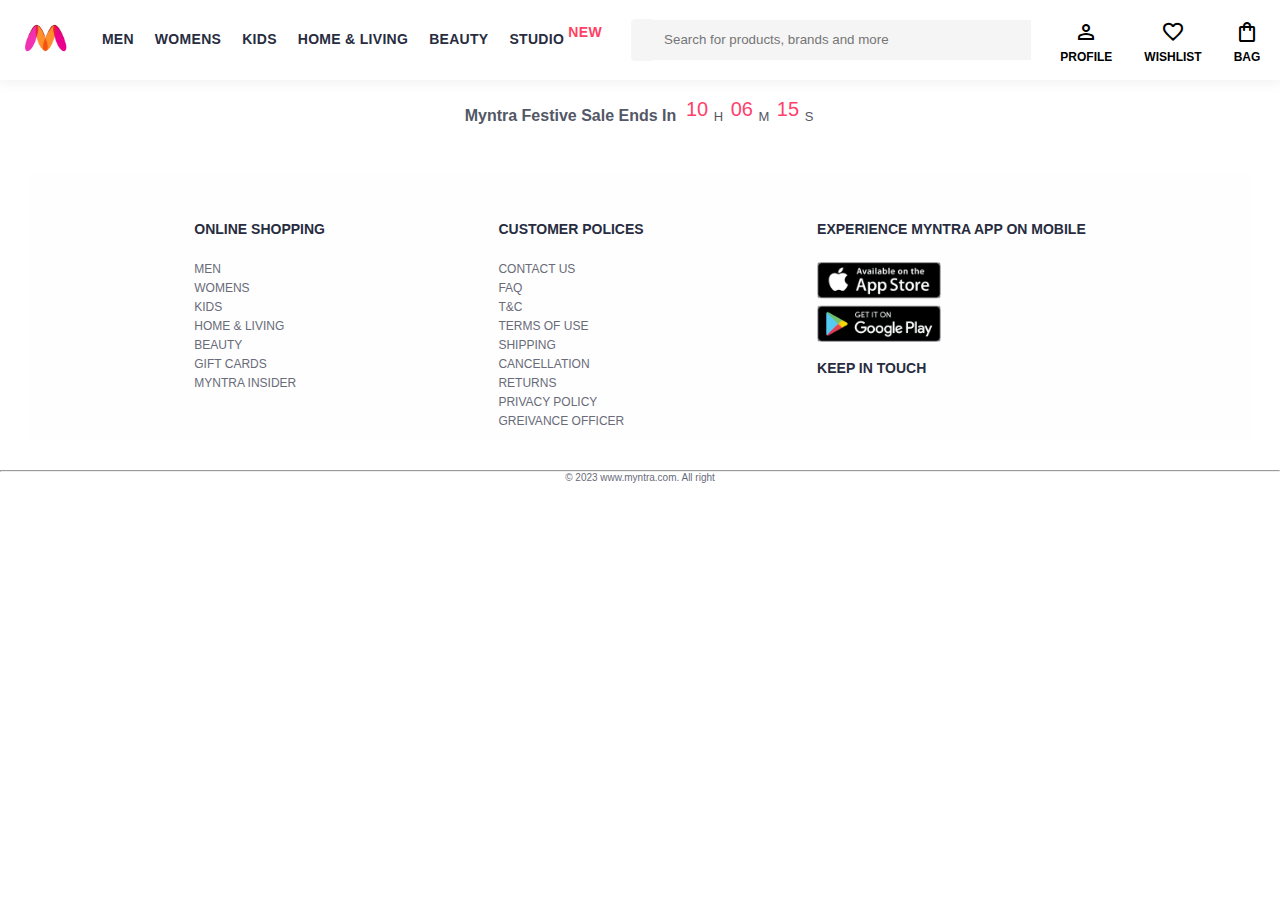
==== Shirts.html @ 68fa29d7 "top message" ====
<!DOCTYPE html>
<html lang="en">
<head>
    <meta charset="UTF-8">
    <meta name="viewport" content="width=device-width, initial-scale=1.0">
    <link rel="icon" href="./Assets/myntra.svg">
    <title>Myntra Fashion</title>
    <link rel="stylesheet" href="style.css">
    <link rel="stylesheet" href="https://fonts.googleapis.com/css2?family=Material+Symbols+Outlined:opsz,wght,FILL,GRAD@24,400,0,0" />
    <link rel="stylesheet" href="https://cdnjs.cloudflare.com/ajax/libs/font-awesome/6.4.2/css/all.min.css" integrity="sha512-z3gLpd7yknf1YoNbCzqRKc4qyor8gaKU1qmn+CShxbuBusANI9QpRohGBreCFkKxLhei6S9CQXFEbbKuqLg0DA==" crossorigin="anonymous" referrerpolicy="no-referrer" />
    <link href="https://cdn.jsdelivr.net/npm/bootstrap@5.3.2/dist/css/bootstrap.min.css" rel="stylesheet" integrity="sha384-T3c6CoIi6uLrA9TneNEoa7RxnatzjcDSCmG1MXxSR1GAsXEV/Dwwykc2MPK8M2HN" crossorigin="anonymous">
  </head>
</head>
<body>
    <header>
        <div class="logo-container">
            <a href="#"><img src="Assets/myntra_logo.webp" alt="myntra-logo" id="myntra-logo"></a>
        </div>
        <div class="nav-container">
            <a href="#">men</a>
            <a href="#">Womens</a>
            <a href="#">Kids</a>
            <a href="#">Home & Living</a>
            <a href="#">Beauty</a>
            <a href="#">Studio <sup>New</sup></a>
        </div>
        <div class="search-container">
            <i class="fa-solid fa-magnifying-glass"></i>
            <input class="search-bar" type="text" placeholder="Search for products, brands and more">
        </div>
        <div class="action-container">
            <div class="action-icons">
                <span class="material-symbols-outlined">
                    person
                    </span>
                <span class="action-name">Profile</span>
            </div>
            <div class="action-icons">
                <span class="material-symbols-outlined">
                    favorite
                    </span>
                <span class="action-name">WishList</span>
            </div>
            <div class="action-icons">
                <span class="material-symbols-outlined">
                    shopping_bag
                </span>
                <span class="action-name">Bag</span>
            </div>
        </div>
    </header>
    <main>
        <div class="top-message">
            <h3>Myntra Festive Sale Ends In </h3>
            <span>10 <sub>H</sub> 06 <sub>M</sub> 15 <sub>S</sub> </span>
        </div>
    </main>
    <footer>
        <div class="footer-container">
            <div class="footer-items">
              <h3>Online SHopping</h3>
                <a href="#">men</a>
                <a href="#">Womens</a>
                <a href="#">Kids</a>
                <a href="#">Home & Living</a>
                <a href="#">Beauty</a>
                <a href="#">Gift Cards</a>
                <a href="#">Myntra Insider</a>
            </div>
            <div class="footer-items">
                <h3>Customer Polices</h3>
                  <a href="#">Contact us</a>
                  <a href="#">FaQ</a>
                  <a href="#">t&c</a>
                  <a href="#">Terms of use</a>
                  <a href="#">Shipping</a>
                  <a href="#">Cancellation</a>
                  <a href="#">Returns</a>
                  <a href="#">Privacy Policy</a>
                  <a href="#">Greivance Officer</a>
              </div>
              <div class="footer-items">
                <h3>EXPERIENCE MYNTRA APP ON MOBILE</h3>
                <a href="#"><img class="playstore" src="Assets/playstoe.png" alt=""></a>
                <h3>KEEP IN TOUCH</h3>
                <div class="footer-icons">
                    <a href="#"><i class="fa-brands fa-twitter"></i></a>
                    <a href="#"><i class="fa-brands fa-facebook"></i></a>
                    <a href="#"><i class="fa-brands fa-instagram"></i></i></a>
                    <a href="#"><i class="fa-brands fa-whatsapp"></i></a>
                </div>
              </div>
            
        </div>
        <hr>
        <p>&copy; 2023 www.myntra.com. All right</p>
    </footer>
    <script src="https://cdn.jsdelivr.net/npm/bootstrap@5.3.2/dist/js/bootstrap.bundle.min.js" integrity="sha384-C6RzsynM9kWDrMNeT87bh95OGNyZPhcTNXj1NW7RuBCsyN/o0jlpcV8Qyq46cDfL" crossorigin="anonymous"></script>
    <script src="app.js"></script>
</body>
</html>
---- style.css ----
*{
    margin: 0;
    padding: 0;
    font-family: Assistant,-apple-system,BlinkMacSystemFont,Segoe UI,Roboto,Helvetica,Arial,sans-serif;
    box-sizing: border-box;
}
header{
    display: flex;
    background-color: #ffff;
    height: 80px;
    align-items: center;
    justify-content: space-between;
    box-shadow: 0 4px 12px 0 rgba(0,0,0,.05);
}
#myntra-logo{
    height: 36px;
    width: 53px;
}
.logo-container{
    margin-left: 1.23rem;
}
.action-container{
    margin-right: 1.23rem;
}
.nav-container{
    display: flex;
    min-width: 500px;
    justify-content: space-between;
}
.nav-container a{
    font-size: 14px;
    letter-spacing: .3px;
    color: #282c3f;
    text-decoration: none;
    font-weight: 700;
    text-transform: uppercase;
    padding: 27px 0;
    border-bottom: 3px solid rgb(255, 255, 255);
}
.nav-container a:hover{
    border-bottom: 3px solid red;
}
sup{
    top: -0.4rem;
    font-size: 100%;
    line-height: 0;
    position: relative;
    vertical-align: baseline;
    text-transform: uppercase;
    color: #FF3F63;
}
.search-container{
    height: 40px;
    min-width: 400px;
    display: flex;
    align-items: center;
}
.search-container i{
    height: 20px;
    padding: 10px;
    box-sizing: content-box;
    background: #f5f5f6;
    border: 1px solid #f5f5f6;
    border-radius: 4px 0 0 4px;
    text-align: center;
} 
.search-bar{
    color: #696e79;
    background: #f5f5f6;
    border: 1px solid #f5f5f6;
    padding: 8px 10px 10px;
    flex-grow: 1;
    height: 40px;
    float: left;
}
.action-container{
    display: flex;
    min-width: 200px;
    justify-content: space-between;
}
.action-icons{
    display: flex;
    flex-direction: column;
    align-items: center;
}
.action-name{
    text-transform: uppercase;
    font-weight: 700;
    font-size: 12px;
    line-height: 6px;
    padding-top: 10px;
    bottom: 4px;
}
.action-icons sup{
    padding: 0 6px;
    height: 18px;
    background: #ff3f6c;
    border-radius: 50%;
    font-size: 12px;
    color: #fff;
    font-weight: 700;
}


/* main content starting from here */
.banner-container{
    margin: 30px 0;
}
.bannerImg{
    width: 100%;
}
.cateogary-heading{
    text-transform: uppercase;
    color: #3e4152;
    letter-spacing: .15em;
    font-size: 1.8rem;
    margin: 50px 0 20px 30px;
    max-height: 5em;
    font-weight: 700;
    text-align: center;
}

.category-items{
    display: flex;
    flex-wrap: wrap;
    justify-content: space-evenly;
}
.offer_item{
    width: 240px;
}
.download-container img{
    width: 80%;
    margin: auto;
    display: flex;
    justify-content: center;
}
.footer-container{
    display: flex;
    padding-top: 40px;
    justify-content: space-evenly;
    margin:1.8rem;
    background-color: #fefefe;
}
.footer-items{
    display: flex;
    flex-direction: column;
    margin: 0.5rem;
}
.footer-items a{
    text-decoration: none;
    font-size: 12px;
    color: #696b79;
    padding-bottom: 5px;
    text-transform: uppercase;
}
.footer-items h3{
    color: #282c3f;
    font-size: 14px;
    text-transform: uppercase;
    margin-bottom: 25px;
}
.playstore{
    height: 80px;
    margin-bottom: 10px;
}
.footer-icons{
    display: flex;
    flex-direction: row;
}
.footer-icons a{
    margin-left: 1rem;
    font-size: 1rem;
}
p{
    text-align: center;
    color: #696b79;
    font-size: 10px;
}







.top-message{
    display: flex;
    justify-content: center;
    align-items: center;
    margin: 0.5rem;
}
.top-message h3{
    font-size: 16px;
    line-height: 56px;
    color: #535766;
}
.top-message span{
    color: #ff3f6c;
    font-size: 20px;
    font-weight: 100;
    font-family: helvetica,arial,sans-serif;
    padding-bottom: 10px;
    margin-left: 0.6rem;
}
.top-message span sub{
    color: #535766;
    font-size: 13px;
    padding-right: 2px;
}
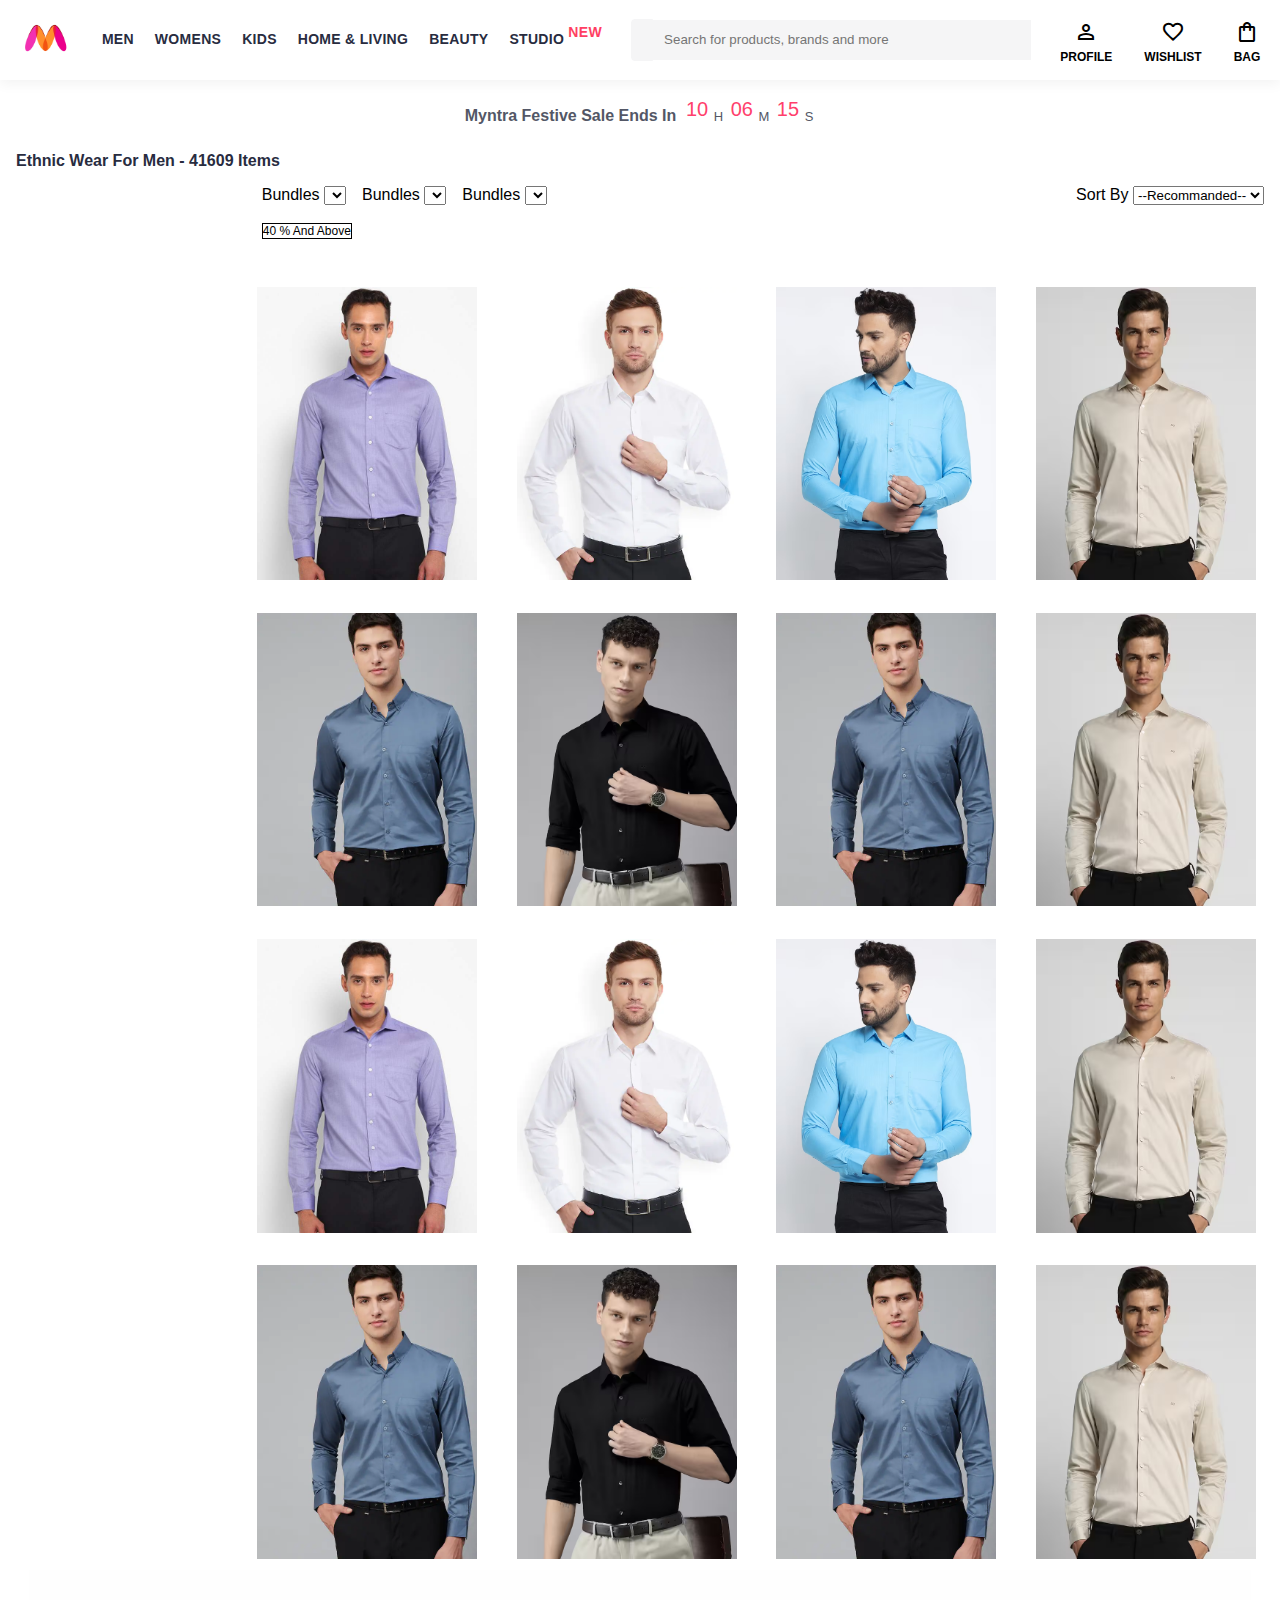
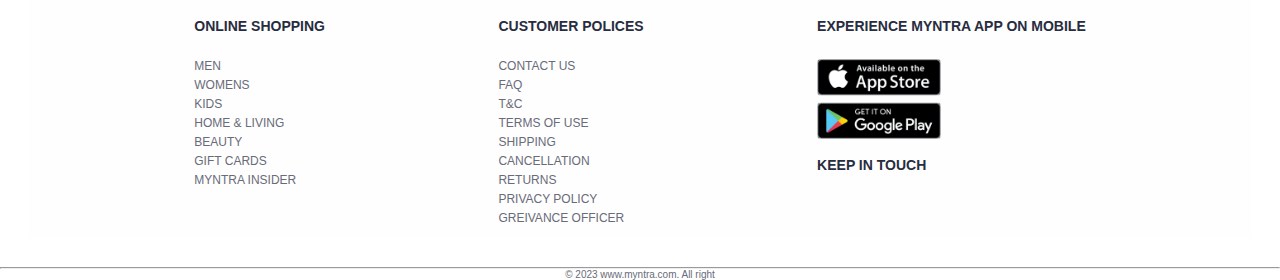
==== commit 15427aa2: "dress added" ====
--- a/Shirts.html
+++ b/Shirts.html
@@ -54,6 +54,91 @@
             <h3>Myntra Festive Sale Ends In </h3>
             <span>10 <sub>H</sub> 06 <sub>M</sub> 15 <sub>S</sub> </span>
         </div>
+        <div class="top-title">
+            <h3><b>Ethnic Wear For Men</b>
+                <span>- 41609 items</span></h3>
+        </div>
+        <div class="main-box">
+            <div class="side-container"><p></p></div>
+            <div class="main-container">
+                <div class="top-options">
+                    <div class="click-options">
+                        <div class="options1">
+                            <label for="bundle">Bundles</label>
+                            <select name="bundle" id="bundle"></select>
+                        </div>
+                        <div class="options1">
+                            <label for="bundle">Bundles</label>
+                            <select name="bundle" id="bundle"></select>
+                        </div>
+                        <div class="options1">
+                            <label for="bundle">Bundles</label>
+                            <select name="bundle" id="bundle"></select>
+                        </div>
+                    </div>
+                    <div class="box-options">
+                        <label for="Sort">Sort By</label>
+                        <select name="" id=""><option value="">--Recommanded--</option></select>
+                    </div>
+                </div>
+                <div class="top-filter">
+                    <span>40 % And Above</span>
+                </div>
+                <div class="main-options">
+                   <div class="shirt-items">
+                    <a href="#"><img class="offer_items" src="Assets/Dress/1.jpg"></a>
+                   </div>
+                   <div class="shirt-items">
+                    <a href="#"><img class="offer_items" src="Assets/Dress/2.webp"></a>
+                   </div>
+                   <div class="shirt-items">
+                    <a href="#"><img class="offer_items" src="Assets/Dress/3.avif"></a>
+                   </div>
+                   <div class="shirt-items">
+                    <a href="#"><img class="offer_items" src="Assets/Dress/4.avif"></a>
+                   </div>
+                   <div class="shirt-items">
+                    <a href="#"><img class="offer_items" src="Assets/Dress/5.webp"></a>
+                   </div>
+                   <div class="shirt-items">
+                    <a href="#"><img class="offer_items" src="Assets/Dress/6.avif"></a>
+                   </div>
+                   <div class="shirt-items">
+                    <a href="#"><img class="offer_items" src="Assets/Dress/7.webp"></a>
+                   </div>
+                   <div class="shirt-items">
+                    <a href="#"><img class="offer_items" src="Assets/Dress/8.avif"></a>
+                   </div>
+                   <div class="shirt-items">
+                    <a href="#"><img class="offer_items" src="Assets/Dress/1.jpg"></a>
+                   </div>
+                   <div class="shirt-items">
+                    <a href="#"><img class="offer_items" src="Assets/Dress/2.webp"></a>
+                   </div>
+                   <div class="shirt-items">
+                    <a href="#"><img class="offer_items" src="Assets/Dress/3.avif"></a>
+                   </div>
+                   <div class="shirt-items">
+                    <a href="#"><img class="offer_items" src="Assets/Dress/4.avif"></a>
+                   </div>
+                   <div class="shirt-items">
+                    <a href="#"><img class="offer_items" src="Assets/Dress/5.webp"></a>
+                   </div>
+                   <div class="shirt-items">
+                    <a href="#"><img class="offer_items" src="Assets/Dress/6.avif"></a>
+                   </div>
+                   <div class="shirt-items">
+                    <a href="#"><img class="offer_items" src="Assets/Dress/7.webp"></a>
+                   </div>
+                   <div class="shirt-items">
+                    <a href="#"><img class="offer_items" src="Assets/Dress/8.avif"></a>
+                   </div>
+                   
+
+                </div>
+            </div>
+        </div>
+
     </main>
     <footer>
         <div class="footer-container">
--- a/style.css
+++ b/style.css
@@ -206,4 +206,61 @@
     color: #535766;
     font-size: 13px;
     padding-right: 2px;
+}
+.top-title{
+    font-weight: 700;
+    color: #282c3f;
+    text-transform: capitalize;
+    font-size: 16px;
+    margin-left: 1rem;
+}
+.top-title h3{
+    font-size: 16px;
+}
+.top-title>span{
+    display: inline-block;
+    font-size: 16px;
+}
+.main-box{
+    display: flex;
+}
+.side-container{
+    background-color: rgb(255, 255, 255);
+    width: 280px;
+    height: 1371px;
+}
+.main-container{
+    width: 100%;
+    background-color: #ffffffff;
+    height: 1371px;
+}
+.top-options{
+    display: flex;
+    justify-content: space-between;
+    margin: 1rem;
+}
+.click-options{
+    display: flex;
+}
+.options1{
+    margin-left: 1rem;
+}
+.top-filter{
+    margin-left: 2rem;
+    border: 1px solid black;
+    display: inline-block;
+    font-size: 12px;
+}
+.main-options{
+    padding: 1rem 0;
+    margin-top: 2rem;
+    display: flex;
+    flex-wrap: wrap;
+    justify-content: space-evenly;
+}
+.shirt-items{
+   margin: 0 0.8rem 1.8rem 1rem;
+}
+.offer_items{
+    width: 220px;
 }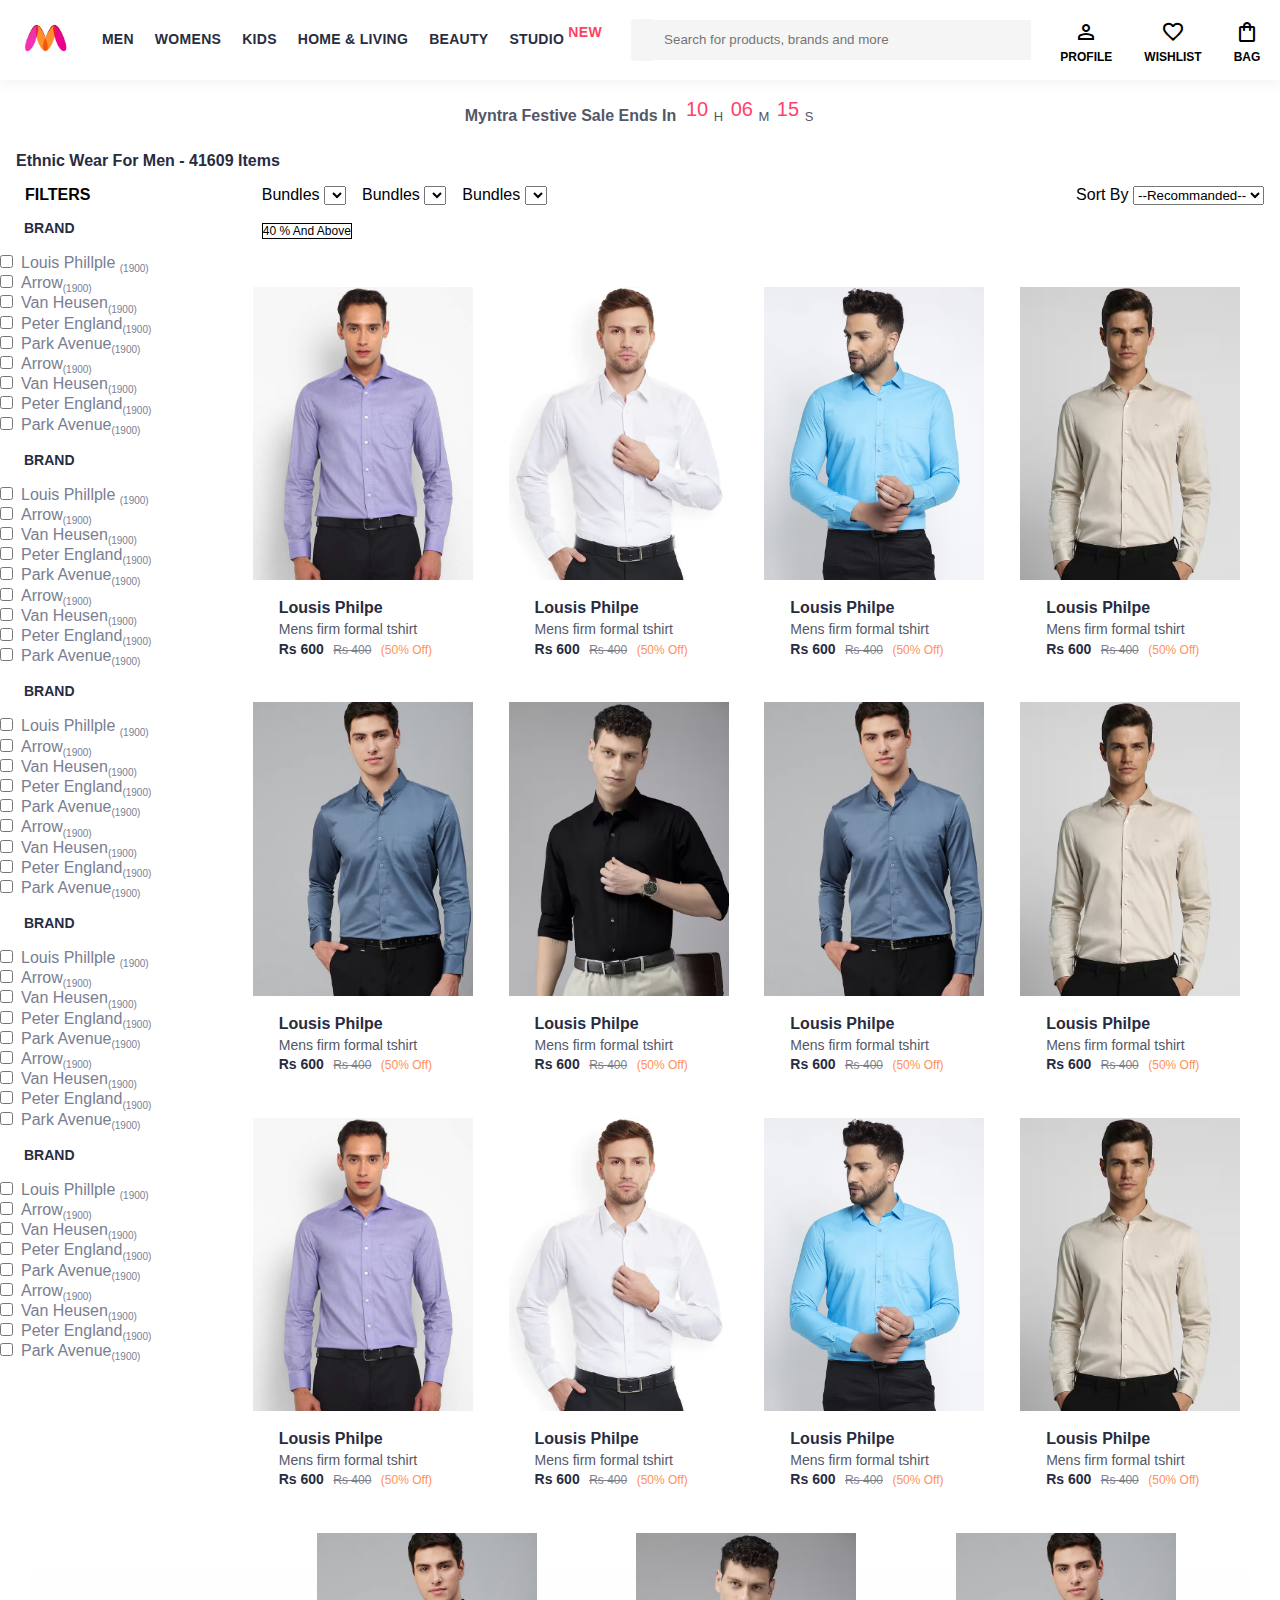
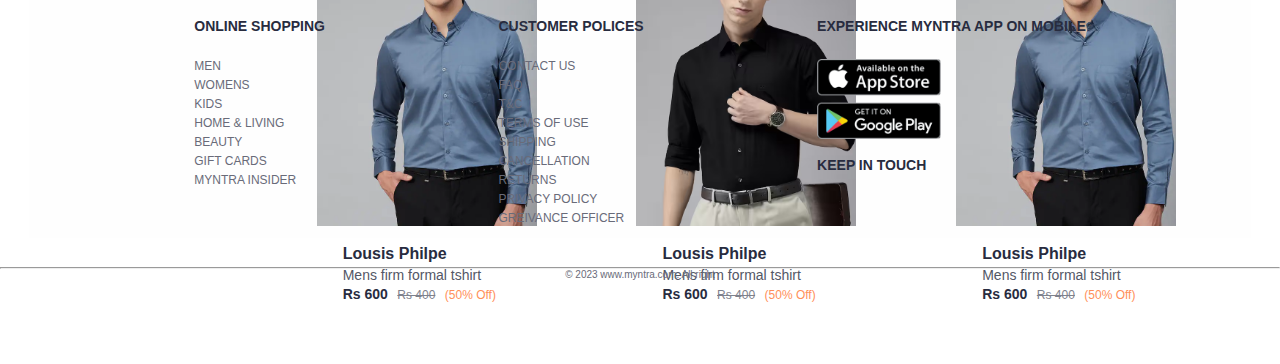
==== commit 37850985: "sidbar added" ====
--- a/Shirts.html
+++ b/Shirts.html
@@ -59,7 +59,111 @@
                 <span>- 41609 items</span></h3>
         </div>
         <div class="main-box">
-            <div class="side-container"><p></p></div>
+            <div class="side-container">
+                <div class="sidebar-title">
+                    <span class="side-titile">Filters</span>
+                </div>
+                <div class="sidebar-firstOption">
+                   <div class="sidebar-brand">
+                    <h4>brand</h4>
+                   </div>
+                   <div class="sidebar-search">
+                    <i class="fa-solid fa-magnifying-glass"></i>
+                   </div>
+                </div>
+                <ul>
+                    <li><input type="checkbox"><label for="name" class="brand-name">Louis Phillple <sub class="brand-count">(1900)</sub></label></li>
+                    <li><input type="checkbox"><label for="name" class="brand-name">Arrow<sub class="brand-count">(1900)</sub></label></li>
+                    <li><input type="checkbox"><label for="name" class="brand-name">Van Heusen<sub class="brand-count">(1900)</sub></label></li>
+                    <li><input type="checkbox"><label for="name" class="brand-name">Peter England<sub class="brand-count">(1900)</sub></label></li>
+                    <li><input type="checkbox"><label for="name" class="brand-name">Park Avenue<sub class="brand-count" >(1900)</sub></label></li>
+                    <li><input type="checkbox"><label for="name" class="brand-name">Arrow<sub class="brand-count">(1900)</sub></label></li>
+                    <li><input type="checkbox"><label for="name" class="brand-name">Van Heusen<sub class="brand-count">(1900)</sub></label></li>
+                    <li><input type="checkbox"><label for="name" class="brand-name">Peter England<sub class="brand-count">(1900)</sub></label></li>
+                    <li><input type="checkbox"><label for="name" class="brand-name">Park Avenue<sub class="brand-count" >(1900)</sub></label></li>
+                    
+                </ul>
+                <div class="sidebar-firstOption">
+                    <div class="sidebar-brand">
+                     <h4>brand</h4>
+                    </div>
+                    <div class="sidebar-search">
+                     <i class="fa-solid fa-magnifying-glass"></i>
+                    </div>
+                 </div>
+                 <ul>
+                     <li><input type="checkbox"><label for="name" class="brand-name">Louis Phillple <sub class="brand-count">(1900)</sub></label></li>
+                     <li><input type="checkbox"><label for="name" class="brand-name">Arrow<sub class="brand-count">(1900)</sub></label></li>
+                     <li><input type="checkbox"><label for="name" class="brand-name">Van Heusen<sub class="brand-count">(1900)</sub></label></li>
+                     <li><input type="checkbox"><label for="name" class="brand-name">Peter England<sub class="brand-count">(1900)</sub></label></li>
+                     <li><input type="checkbox"><label for="name" class="brand-name">Park Avenue<sub class="brand-count" >(1900)</sub></label></li>
+                     <li><input type="checkbox"><label for="name" class="brand-name">Arrow<sub class="brand-count">(1900)</sub></label></li>
+                     <li><input type="checkbox"><label for="name" class="brand-name">Van Heusen<sub class="brand-count">(1900)</sub></label></li>
+                     <li><input type="checkbox"><label for="name" class="brand-name">Peter England<sub class="brand-count">(1900)</sub></label></li>
+                     <li><input type="checkbox"><label for="name" class="brand-name">Park Avenue<sub class="brand-count" >(1900)</sub></label></li>
+                     
+                 </ul>
+                 <div class="sidebar-firstOption">
+                    <div class="sidebar-brand">
+                     <h4>brand</h4>
+                    </div>
+                    <div class="sidebar-search">
+                     <i class="fa-solid fa-magnifying-glass"></i>
+                    </div>
+                 </div>
+                 <ul>
+                     <li><input type="checkbox"><label for="name" class="brand-name">Louis Phillple <sub class="brand-count">(1900)</sub></label></li>
+                     <li><input type="checkbox"><label for="name" class="brand-name">Arrow<sub class="brand-count">(1900)</sub></label></li>
+                     <li><input type="checkbox"><label for="name" class="brand-name">Van Heusen<sub class="brand-count">(1900)</sub></label></li>
+                     <li><input type="checkbox"><label for="name" class="brand-name">Peter England<sub class="brand-count">(1900)</sub></label></li>
+                     <li><input type="checkbox"><label for="name" class="brand-name">Park Avenue<sub class="brand-count" >(1900)</sub></label></li>
+                     <li><input type="checkbox"><label for="name" class="brand-name">Arrow<sub class="brand-count">(1900)</sub></label></li>
+                     <li><input type="checkbox"><label for="name" class="brand-name">Van Heusen<sub class="brand-count">(1900)</sub></label></li>
+                     <li><input type="checkbox"><label for="name" class="brand-name">Peter England<sub class="brand-count">(1900)</sub></label></li>
+                     <li><input type="checkbox"><label for="name" class="brand-name">Park Avenue<sub class="brand-count" >(1900)</sub></label></li>
+                     
+                 </ul>
+                 <div class="sidebar-firstOption">
+                    <div class="sidebar-brand">
+                     <h4>brand</h4>
+                    </div>
+                    <div class="sidebar-search">
+                     <i class="fa-solid fa-magnifying-glass"></i>
+                    </div>
+                 </div>
+                 <ul>
+                     <li><input type="checkbox"><label for="name" class="brand-name">Louis Phillple <sub class="brand-count">(1900)</sub></label></li>
+                     <li><input type="checkbox"><label for="name" class="brand-name">Arrow<sub class="brand-count">(1900)</sub></label></li>
+                     <li><input type="checkbox"><label for="name" class="brand-name">Van Heusen<sub class="brand-count">(1900)</sub></label></li>
+                     <li><input type="checkbox"><label for="name" class="brand-name">Peter England<sub class="brand-count">(1900)</sub></label></li>
+                     <li><input type="checkbox"><label for="name" class="brand-name">Park Avenue<sub class="brand-count" >(1900)</sub></label></li>
+                     <li><input type="checkbox"><label for="name" class="brand-name">Arrow<sub class="brand-count">(1900)</sub></label></li>
+                     <li><input type="checkbox"><label for="name" class="brand-name">Van Heusen<sub class="brand-count">(1900)</sub></label></li>
+                     <li><input type="checkbox"><label for="name" class="brand-name">Peter England<sub class="brand-count">(1900)</sub></label></li>
+                     <li><input type="checkbox"><label for="name" class="brand-name">Park Avenue<sub class="brand-count" >(1900)</sub></label></li>
+                     
+                 </ul>
+                 <div class="sidebar-firstOption">
+                    <div class="sidebar-brand">
+                     <h4>brand</h4>
+                    </div>
+                    <div class="sidebar-search">
+                     <i class="fa-solid fa-magnifying-glass"></i>
+                    </div>
+                 </div>
+                 <ul>
+                     <li><input type="checkbox"><label for="name" class="brand-name">Louis Phillple <sub class="brand-count">(1900)</sub></label></li>
+                     <li><input type="checkbox"><label for="name" class="brand-name">Arrow<sub class="brand-count">(1900)</sub></label></li>
+                     <li><input type="checkbox"><label for="name" class="brand-name">Van Heusen<sub class="brand-count">(1900)</sub></label></li>
+                     <li><input type="checkbox"><label for="name" class="brand-name">Peter England<sub class="brand-count">(1900)</sub></label></li>
+                     <li><input type="checkbox"><label for="name" class="brand-name">Park Avenue<sub class="brand-count" >(1900)</sub></label></li>
+                     <li><input type="checkbox"><label for="name" class="brand-name">Arrow<sub class="brand-count">(1900)</sub></label></li>
+                     <li><input type="checkbox"><label for="name" class="brand-name">Van Heusen<sub class="brand-count">(1900)</sub></label></li>
+                     <li><input type="checkbox"><label for="name" class="brand-name">Peter England<sub class="brand-count">(1900)</sub></label></li>
+                     <li><input type="checkbox"><label for="name" class="brand-name">Park Avenue<sub class="brand-count" >(1900)</sub></label></li>
+                     
+                 </ul>
+            </div>
             <div class="main-container">
                 <div class="top-options">
                     <div class="click-options">
@@ -87,54 +191,184 @@
                 <div class="main-options">
                    <div class="shirt-items">
                     <a href="#"><img class="offer_items" src="Assets/Dress/1.jpg"></a>
+                    <div class="item-contents">
+                        <div class="company-name">Lousis Philpe</div>
+                        <div class="item-name">Mens firm formal tshirt</div>
+                        <div class="price">
+                            <span class="current-price">Rs 600</span>
+                            <span class="discount-price">Rs 400</span>
+                            <span class="discount">(50% Off)</span>
+                        </div>
+                    </div>
                    </div>
                    <div class="shirt-items">
                     <a href="#"><img class="offer_items" src="Assets/Dress/2.webp"></a>
+                    <div class="item-contents">
+                        <div class="company-name">Lousis Philpe</div>
+                        <div class="item-name">Mens firm formal tshirt</div>
+                        <div class="price">
+                            <span class="current-price">Rs 600</span>
+                            <span class="discount-price">Rs 400</span>
+                            <span class="discount">(50% Off)</span>
+                        </div>
+                    </div>
                    </div>
                    <div class="shirt-items">
                     <a href="#"><img class="offer_items" src="Assets/Dress/3.avif"></a>
+                    <div class="item-contents">
+                        <div class="company-name">Lousis Philpe</div>
+                        <div class="item-name">Mens firm formal tshirt</div>
+                        <div class="price">
+                            <span class="current-price">Rs 600</span>
+                            <span class="discount-price">Rs 400</span>
+                            <span class="discount">(50% Off)</span>
+                        </div>
+                    </div>
                    </div>
                    <div class="shirt-items">
                     <a href="#"><img class="offer_items" src="Assets/Dress/4.avif"></a>
+                    <div class="item-contents">
+                        <div class="company-name">Lousis Philpe</div>
+                        <div class="item-name">Mens firm formal tshirt</div>
+                        <div class="price">
+                            <span class="current-price">Rs 600</span>
+                            <span class="discount-price">Rs 400</span>
+                            <span class="discount">(50% Off)</span>
+                        </div>
+                    </div>
                    </div>
                    <div class="shirt-items">
                     <a href="#"><img class="offer_items" src="Assets/Dress/5.webp"></a>
+                    <div class="item-contents">
+                        <div class="company-name">Lousis Philpe</div>
+                        <div class="item-name">Mens firm formal tshirt</div>
+                        <div class="price">
+                            <span class="current-price">Rs 600</span>
+                            <span class="discount-price">Rs 400</span>
+                            <span class="discount">(50% Off)</span>
+                        </div>
+                    </div>
                    </div>
                    <div class="shirt-items">
                     <a href="#"><img class="offer_items" src="Assets/Dress/6.avif"></a>
+                    <div class="item-contents">
+                        <div class="company-name">Lousis Philpe</div>
+                        <div class="item-name">Mens firm formal tshirt</div>
+                        <div class="price">
+                            <span class="current-price">Rs 600</span>
+                            <span class="discount-price">Rs 400</span>
+                            <span class="discount">(50% Off)</span>
+                        </div>
+                    </div>
                    </div>
                    <div class="shirt-items">
                     <a href="#"><img class="offer_items" src="Assets/Dress/7.webp"></a>
+                    <div class="item-contents">
+                        <div class="company-name">Lousis Philpe</div>
+                        <div class="item-name">Mens firm formal tshirt</div>
+                        <div class="price">
+                            <span class="current-price">Rs 600</span>
+                            <span class="discount-price">Rs 400</span>
+                            <span class="discount">(50% Off)</span>
+                        </div>
+                    </div>
                    </div>
                    <div class="shirt-items">
                     <a href="#"><img class="offer_items" src="Assets/Dress/8.avif"></a>
+                    <div class="item-contents">
+                        <div class="company-name">Lousis Philpe</div>
+                        <div class="item-name">Mens firm formal tshirt</div>
+                        <div class="price">
+                            <span class="current-price">Rs 600</span>
+                            <span class="discount-price">Rs 400</span>
+                            <span class="discount">(50% Off)</span>
+                        </div>
+                    </div>
                    </div>
                    <div class="shirt-items">
                     <a href="#"><img class="offer_items" src="Assets/Dress/1.jpg"></a>
+                    <div class="item-contents">
+                        <div class="company-name">Lousis Philpe</div>
+                        <div class="item-name">Mens firm formal tshirt</div>
+                        <div class="price">
+                            <span class="current-price">Rs 600</span>
+                            <span class="discount-price">Rs 400</span>
+                            <span class="discount">(50% Off)</span>
+                        </div>
+                    </div>
                    </div>
                    <div class="shirt-items">
                     <a href="#"><img class="offer_items" src="Assets/Dress/2.webp"></a>
+                    <div class="item-contents">
+                        <div class="company-name">Lousis Philpe</div>
+                        <div class="item-name">Mens firm formal tshirt</div>
+                        <div class="price">
+                            <span class="current-price">Rs 600</span>
+                            <span class="discount-price">Rs 400</span>
+                            <span class="discount">(50% Off)</span>
+                        </div>
+                    </div>
                    </div>
                    <div class="shirt-items">
                     <a href="#"><img class="offer_items" src="Assets/Dress/3.avif"></a>
+                    <div class="item-contents">
+                        <div class="company-name">Lousis Philpe</div>
+                        <div class="item-name">Mens firm formal tshirt</div>
+                        <div class="price">
+                            <span class="current-price">Rs 600</span>
+                            <span class="discount-price">Rs 400</span>
+                            <span class="discount">(50% Off)</span>
+                        </div>
+                    </div>
                    </div>
                    <div class="shirt-items">
                     <a href="#"><img class="offer_items" src="Assets/Dress/4.avif"></a>
+                    <div class="item-contents">
+                        <div class="company-name">Lousis Philpe</div>
+                        <div class="item-name">Mens firm formal tshirt</div>
+                        <div class="price">
+                            <span class="current-price">Rs 600</span>
+                            <span class="discount-price">Rs 400</span>
+                            <span class="discount">(50% Off)</span>
+                        </div>
+                    </div>
                    </div>
                    <div class="shirt-items">
                     <a href="#"><img class="offer_items" src="Assets/Dress/5.webp"></a>
+                    <div class="item-contents">
+                        <div class="company-name">Lousis Philpe</div>
+                        <div class="item-name">Mens firm formal tshirt</div>
+                        <div class="price">
+                            <span class="current-price">Rs 600</span>
+                            <span class="discount-price">Rs 400</span>
+                            <span class="discount">(50% Off)</span>
+                        </div>
+                    </div>
                    </div>
                    <div class="shirt-items">
                     <a href="#"><img class="offer_items" src="Assets/Dress/6.avif"></a>
+                    <div class="item-contents">
+                        <div class="company-name">Lousis Philpe</div>
+                        <div class="item-name">Mens firm formal tshirt</div>
+                        <div class="price">
+                            <span class="current-price">Rs 600</span>
+                            <span class="discount-price">Rs 400</span>
+                            <span class="discount">(50% Off)</span>
+                        </div>
+                    </div>
                    </div>
                    <div class="shirt-items">
                     <a href="#"><img class="offer_items" src="Assets/Dress/7.webp"></a>
-                   </div>
-                   <div class="shirt-items">
-                    <a href="#"><img class="offer_items" src="Assets/Dress/8.avif"></a>
-                   </div>
-                   
-
+                    <div class="item-contents">
+                        <div class="company-name">Lousis Philpe</div>
+                        <div class="item-name">Mens firm formal tshirt</div>
+                        <div class="price">
+                            <span class="current-price">Rs 600</span>
+                            <span class="discount-price">Rs 400</span>
+                            <span class="discount">(50% Off)</span>
+                        </div>
+                    </div>
+                   </div>
                 </div>
             </div>
         </div>
--- a/style.css
+++ b/style.css
@@ -128,6 +128,10 @@
 .offer_item{
     width: 240px;
 }
+.offer_items:hover{
+   border-bottom: 2px solid rgb(221, 10, 10);
+    
+}
 .download-container img{
     width: 80%;
     margin: auto;
@@ -228,6 +232,7 @@
     background-color: rgb(255, 255, 255);
     width: 280px;
     height: 1371px;
+    padding-top: 1rem;
 }
 .main-container{
     width: 100%;
@@ -257,10 +262,92 @@
     display: flex;
     flex-wrap: wrap;
     justify-content: space-evenly;
+    margin-right: 20px;
 }
 .shirt-items{
    margin: 0 0.8rem 1.8rem 1rem;
 }
 .offer_items{
     width: 220px;
+}
+.company-name{
+    font-size: 16px;
+    font-weight: 700;
+    line-height: 1;
+    color: #282c3f;
+    margin-bottom: 6px;
+}
+.item-name{
+    color: #535766;
+    font-size: 14px;
+    line-height: 1;
+    margin-bottom: 0;
+    margin-top: 0;
+    overflow: hidden;
+    text-overflow: ellipsis;
+    white-space: nowrap;
+    font-weight: 400;
+    display: block;
+}
+.current-price{
+    font-size: 14px;
+    font-weight: 700;
+    color: #282c3f;
+}
+.discount-price{
+    text-decoration: line-through;
+    color: #7e818c;
+    font-weight: 400;
+    margin-left: 5px;
+    font-size: 12px;
+}
+.discount{
+    color: #ff905a;
+    font-weight: 400;
+    font-size: 12px;
+    margin-left: 5px;
+}
+.item-contents{
+    margin: 1rem;
+    padding: 0 10px;
+}
+.price{
+    margin-top: 0.2rem;
+}
+
+
+
+/* sidebar */
+.side-titile{
+    font-size: 16px;
+    font-weight: 700;
+    padding-left: 25px;
+    text-transform: uppercase;
+    font-family: 'Segoe UI', Tahoma, Geneva, Verdana, sans-serif, Haettenschweiler, 'Arial Narrow Bold', sans-serif;
+}
+.sidebar-firstOption{
+    display: flex;
+    justify-content: space-between;
+    padding-left: 1.5rem;
+    margin-top: 1rem;
+}
+.sidebar-brand h4{
+    font-weight:700;
+    text-transform: uppercase;
+    font-size: 14px;
+    margin: 0 0 18px;
+    color: #282c3f;
+}
+.brand-name{
+    margin-left: 0.5rem;
+    color: #797e90;
+    cursor: pointer;
+    text-transform: capitalize;
+}
+ul{
+   list-style: none;
+}
+.brand-count{
+    padding-bottom: 10px;
+    font-size: 10px;
 }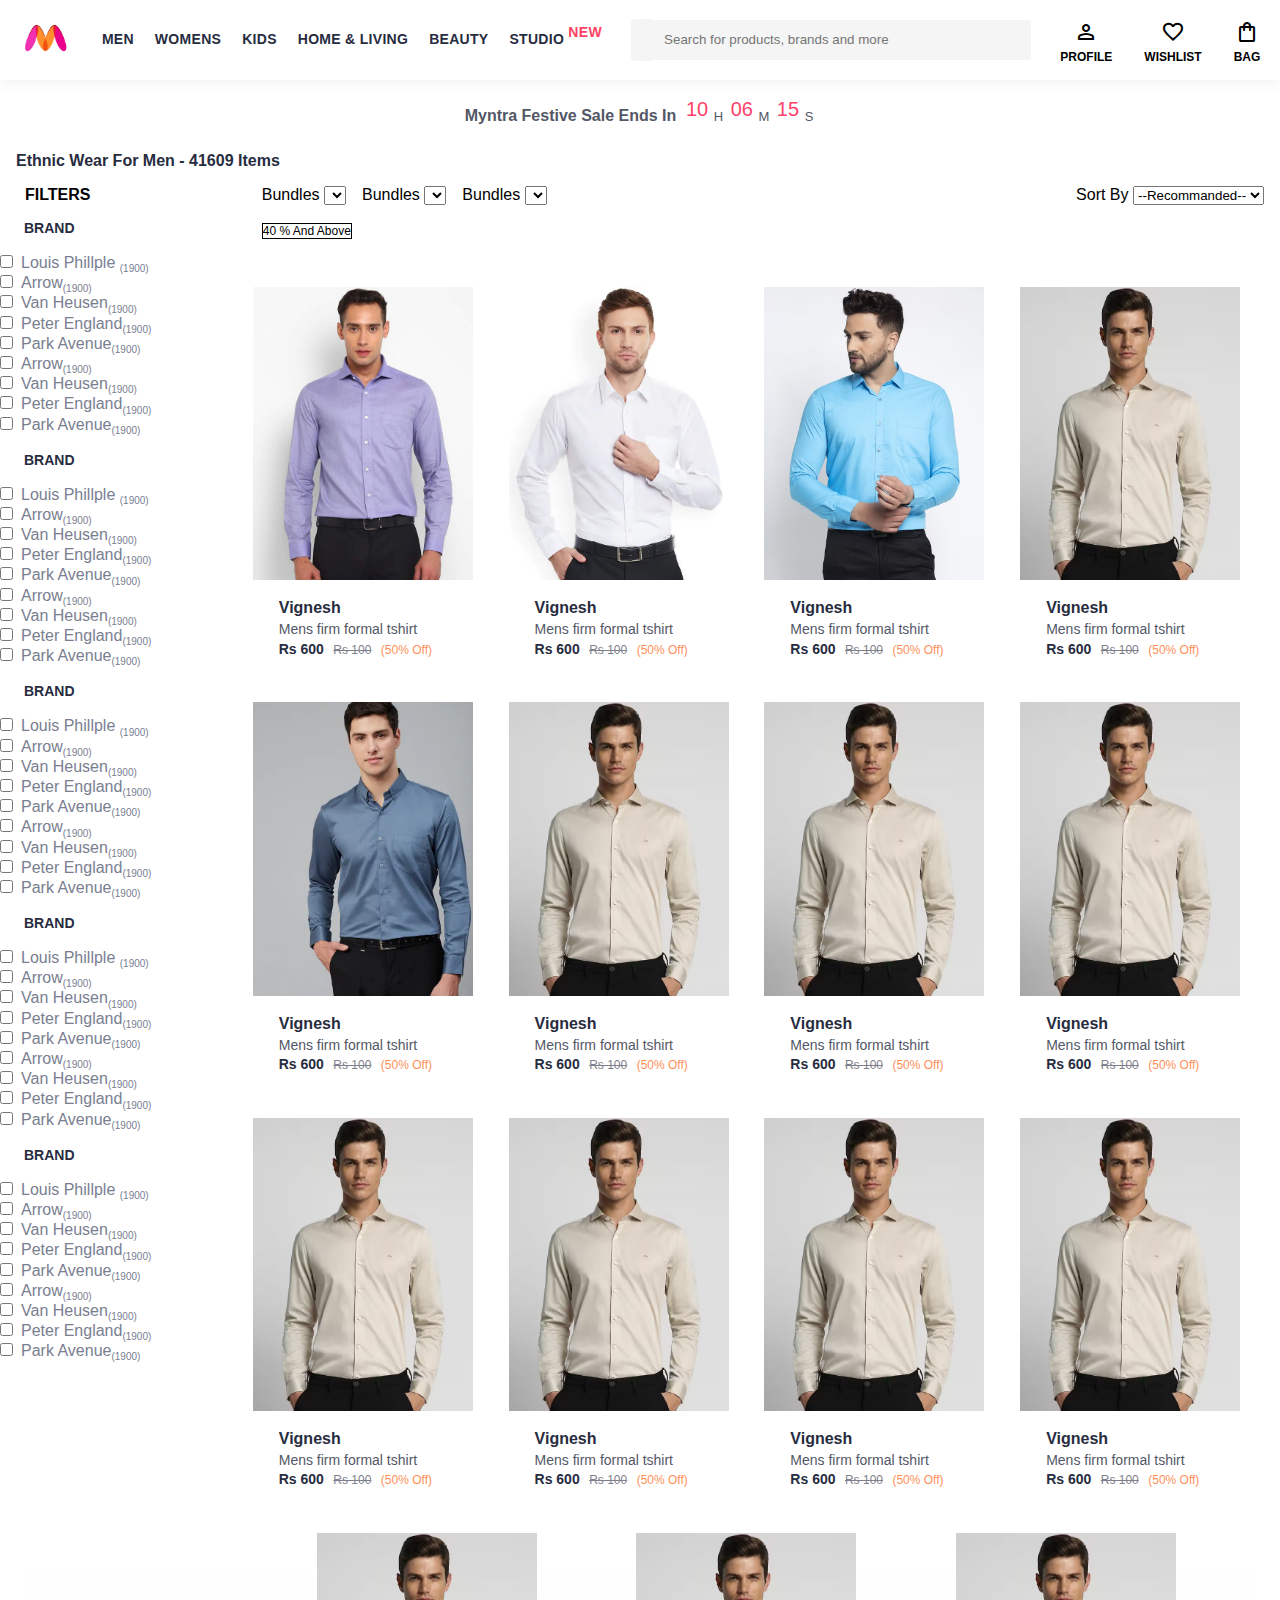
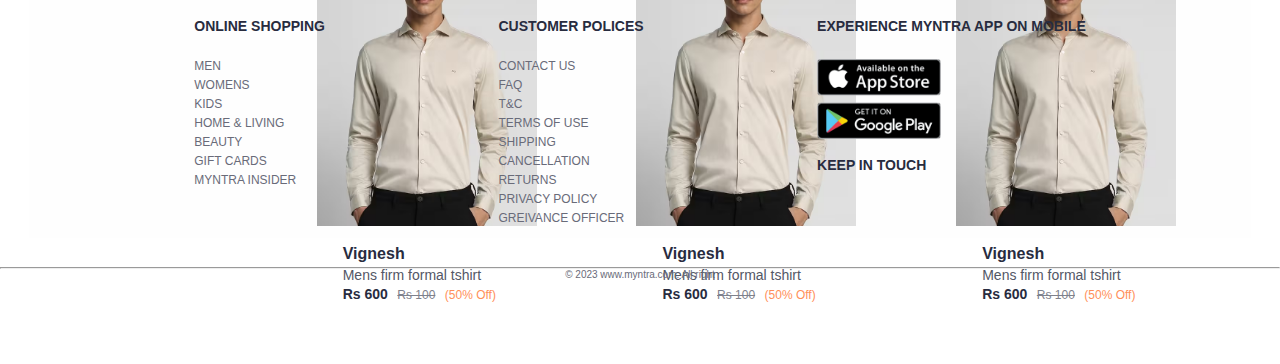
==== commit 2f3a40a6: "js changes" ====
--- a/Shirts.html
+++ b/Shirts.html
@@ -189,186 +189,7 @@
                     <span>40 % And Above</span>
                 </div>
                 <div class="main-options">
-                   <div class="shirt-items">
-                    <a href="#"><img class="offer_items" src="Assets/Dress/1.jpg"></a>
-                    <div class="item-contents">
-                        <div class="company-name">Lousis Philpe</div>
-                        <div class="item-name">Mens firm formal tshirt</div>
-                        <div class="price">
-                            <span class="current-price">Rs 600</span>
-                            <span class="discount-price">Rs 400</span>
-                            <span class="discount">(50% Off)</span>
-                        </div>
-                    </div>
-                   </div>
-                   <div class="shirt-items">
-                    <a href="#"><img class="offer_items" src="Assets/Dress/2.webp"></a>
-                    <div class="item-contents">
-                        <div class="company-name">Lousis Philpe</div>
-                        <div class="item-name">Mens firm formal tshirt</div>
-                        <div class="price">
-                            <span class="current-price">Rs 600</span>
-                            <span class="discount-price">Rs 400</span>
-                            <span class="discount">(50% Off)</span>
-                        </div>
-                    </div>
-                   </div>
-                   <div class="shirt-items">
-                    <a href="#"><img class="offer_items" src="Assets/Dress/3.avif"></a>
-                    <div class="item-contents">
-                        <div class="company-name">Lousis Philpe</div>
-                        <div class="item-name">Mens firm formal tshirt</div>
-                        <div class="price">
-                            <span class="current-price">Rs 600</span>
-                            <span class="discount-price">Rs 400</span>
-                            <span class="discount">(50% Off)</span>
-                        </div>
-                    </div>
-                   </div>
-                   <div class="shirt-items">
-                    <a href="#"><img class="offer_items" src="Assets/Dress/4.avif"></a>
-                    <div class="item-contents">
-                        <div class="company-name">Lousis Philpe</div>
-                        <div class="item-name">Mens firm formal tshirt</div>
-                        <div class="price">
-                            <span class="current-price">Rs 600</span>
-                            <span class="discount-price">Rs 400</span>
-                            <span class="discount">(50% Off)</span>
-                        </div>
-                    </div>
-                   </div>
-                   <div class="shirt-items">
-                    <a href="#"><img class="offer_items" src="Assets/Dress/5.webp"></a>
-                    <div class="item-contents">
-                        <div class="company-name">Lousis Philpe</div>
-                        <div class="item-name">Mens firm formal tshirt</div>
-                        <div class="price">
-                            <span class="current-price">Rs 600</span>
-                            <span class="discount-price">Rs 400</span>
-                            <span class="discount">(50% Off)</span>
-                        </div>
-                    </div>
-                   </div>
-                   <div class="shirt-items">
-                    <a href="#"><img class="offer_items" src="Assets/Dress/6.avif"></a>
-                    <div class="item-contents">
-                        <div class="company-name">Lousis Philpe</div>
-                        <div class="item-name">Mens firm formal tshirt</div>
-                        <div class="price">
-                            <span class="current-price">Rs 600</span>
-                            <span class="discount-price">Rs 400</span>
-                            <span class="discount">(50% Off)</span>
-                        </div>
-                    </div>
-                   </div>
-                   <div class="shirt-items">
-                    <a href="#"><img class="offer_items" src="Assets/Dress/7.webp"></a>
-                    <div class="item-contents">
-                        <div class="company-name">Lousis Philpe</div>
-                        <div class="item-name">Mens firm formal tshirt</div>
-                        <div class="price">
-                            <span class="current-price">Rs 600</span>
-                            <span class="discount-price">Rs 400</span>
-                            <span class="discount">(50% Off)</span>
-                        </div>
-                    </div>
-                   </div>
-                   <div class="shirt-items">
-                    <a href="#"><img class="offer_items" src="Assets/Dress/8.avif"></a>
-                    <div class="item-contents">
-                        <div class="company-name">Lousis Philpe</div>
-                        <div class="item-name">Mens firm formal tshirt</div>
-                        <div class="price">
-                            <span class="current-price">Rs 600</span>
-                            <span class="discount-price">Rs 400</span>
-                            <span class="discount">(50% Off)</span>
-                        </div>
-                    </div>
-                   </div>
-                   <div class="shirt-items">
-                    <a href="#"><img class="offer_items" src="Assets/Dress/1.jpg"></a>
-                    <div class="item-contents">
-                        <div class="company-name">Lousis Philpe</div>
-                        <div class="item-name">Mens firm formal tshirt</div>
-                        <div class="price">
-                            <span class="current-price">Rs 600</span>
-                            <span class="discount-price">Rs 400</span>
-                            <span class="discount">(50% Off)</span>
-                        </div>
-                    </div>
-                   </div>
-                   <div class="shirt-items">
-                    <a href="#"><img class="offer_items" src="Assets/Dress/2.webp"></a>
-                    <div class="item-contents">
-                        <div class="company-name">Lousis Philpe</div>
-                        <div class="item-name">Mens firm formal tshirt</div>
-                        <div class="price">
-                            <span class="current-price">Rs 600</span>
-                            <span class="discount-price">Rs 400</span>
-                            <span class="discount">(50% Off)</span>
-                        </div>
-                    </div>
-                   </div>
-                   <div class="shirt-items">
-                    <a href="#"><img class="offer_items" src="Assets/Dress/3.avif"></a>
-                    <div class="item-contents">
-                        <div class="company-name">Lousis Philpe</div>
-                        <div class="item-name">Mens firm formal tshirt</div>
-                        <div class="price">
-                            <span class="current-price">Rs 600</span>
-                            <span class="discount-price">Rs 400</span>
-                            <span class="discount">(50% Off)</span>
-                        </div>
-                    </div>
-                   </div>
-                   <div class="shirt-items">
-                    <a href="#"><img class="offer_items" src="Assets/Dress/4.avif"></a>
-                    <div class="item-contents">
-                        <div class="company-name">Lousis Philpe</div>
-                        <div class="item-name">Mens firm formal tshirt</div>
-                        <div class="price">
-                            <span class="current-price">Rs 600</span>
-                            <span class="discount-price">Rs 400</span>
-                            <span class="discount">(50% Off)</span>
-                        </div>
-                    </div>
-                   </div>
-                   <div class="shirt-items">
-                    <a href="#"><img class="offer_items" src="Assets/Dress/5.webp"></a>
-                    <div class="item-contents">
-                        <div class="company-name">Lousis Philpe</div>
-                        <div class="item-name">Mens firm formal tshirt</div>
-                        <div class="price">
-                            <span class="current-price">Rs 600</span>
-                            <span class="discount-price">Rs 400</span>
-                            <span class="discount">(50% Off)</span>
-                        </div>
-                    </div>
-                   </div>
-                   <div class="shirt-items">
-                    <a href="#"><img class="offer_items" src="Assets/Dress/6.avif"></a>
-                    <div class="item-contents">
-                        <div class="company-name">Lousis Philpe</div>
-                        <div class="item-name">Mens firm formal tshirt</div>
-                        <div class="price">
-                            <span class="current-price">Rs 600</span>
-                            <span class="discount-price">Rs 400</span>
-                            <span class="discount">(50% Off)</span>
-                        </div>
-                    </div>
-                   </div>
-                   <div class="shirt-items">
-                    <a href="#"><img class="offer_items" src="Assets/Dress/7.webp"></a>
-                    <div class="item-contents">
-                        <div class="company-name">Lousis Philpe</div>
-                        <div class="item-name">Mens firm formal tshirt</div>
-                        <div class="price">
-                            <span class="current-price">Rs 600</span>
-                            <span class="discount-price">Rs 400</span>
-                            <span class="discount">(50% Off)</span>
-                        </div>
-                    </div>
-                   </div>
+
                 </div>
             </div>
         </div>
@@ -415,6 +236,7 @@
         <p>&copy; 2023 www.myntra.com. All right</p>
     </footer>
     <script src="https://cdn.jsdelivr.net/npm/bootstrap@5.3.2/dist/js/bootstrap.bundle.min.js" integrity="sha384-C6RzsynM9kWDrMNeT87bh95OGNyZPhcTNXj1NW7RuBCsyN/o0jlpcV8Qyq46cDfL" crossorigin="anonymous"></script>
+    <script src="Data/items.js"></script>
     <script src="app.js"></script>
 </body>
 </html>--- a/style.css
+++ b/style.css
@@ -129,7 +129,7 @@
     width: 240px;
 }
 .offer_items:hover{
-   border-bottom: 2px solid rgb(221, 10, 10);
+   border-bottom: 2px solid rgb(42, 38, 38);
     
 }
 .download-container img{
